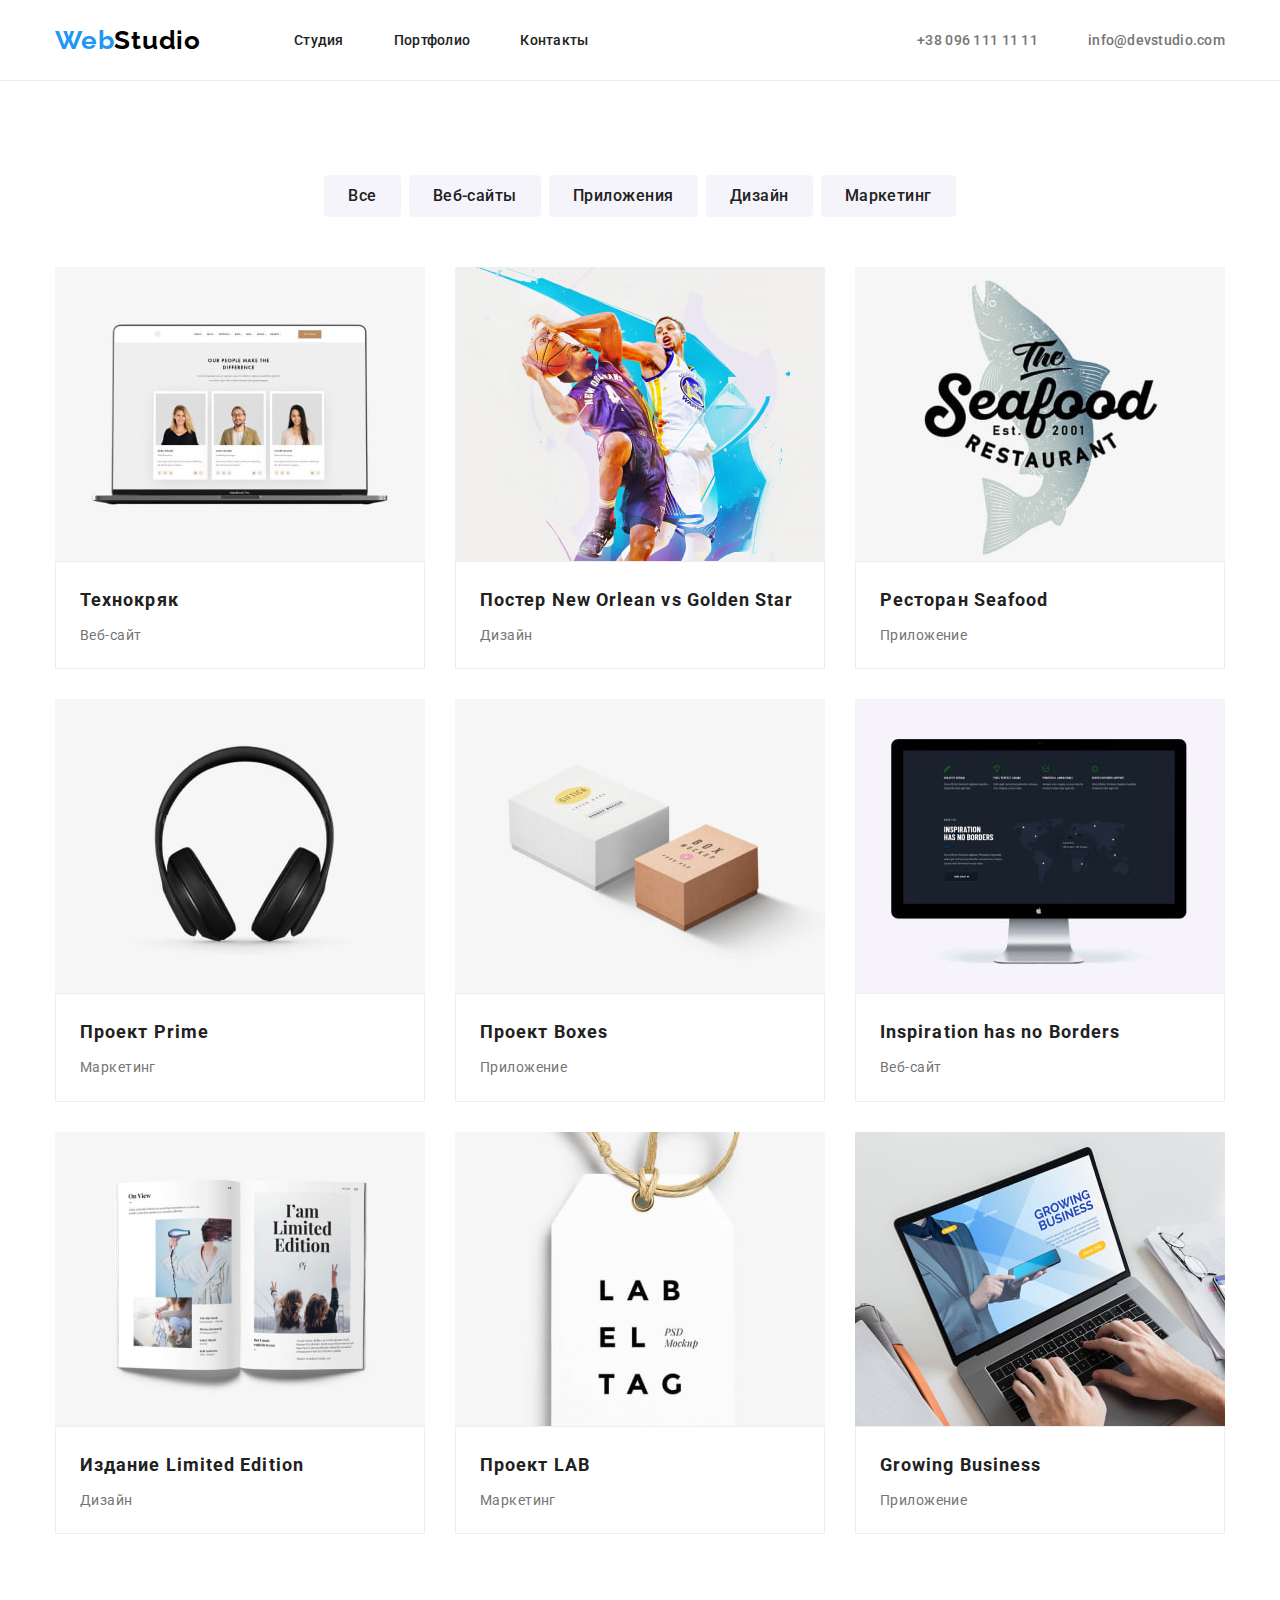
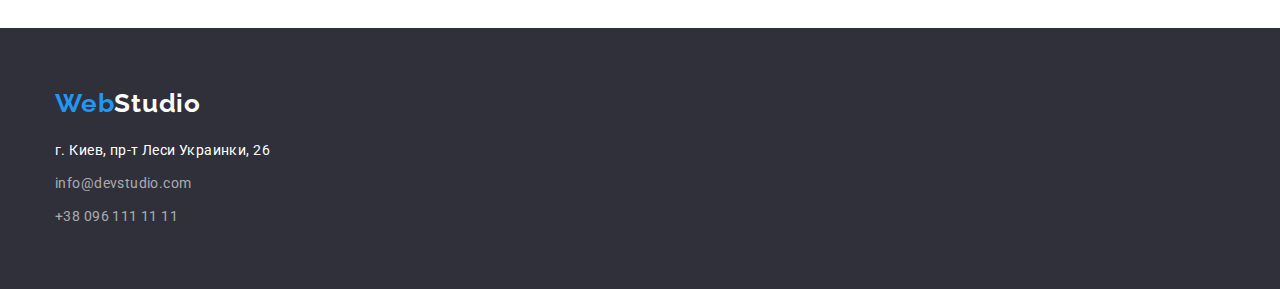
==== portfolio.html @ 86764aa4 "Initial commit" ====
<!DOCTYPE html>
<html lang="ru">
  <head>
    <meta charset="UTF-8" />
    <meta http-equiv="X-UA-Compatible" content="IE=edge" />
    <meta name="viewport" content="width=device-width, initial-scale=1.0" />
    <title>Portfolio</title>
    <!-- Нормализация стилей -->
    <link
      rel="stylesheet"
      href="https://cdn.jsdelivr.net/npm/modern-normalize@1.1.0/modern-normalize.min.css"
    />
    <!-- Мои стили -->
    <link rel="stylesheet" href="./css/styles.css" />
    <!-- Шрифты -->
    <link rel="preconnect" href="https://fonts.googleapis.com" />
    <link rel="preconnect" href="https://fonts.gstatic.com" crossorigin />
    <link
      href="https://fonts.googleapis.com/css2?family=Raleway:wght@700&family=Roboto:wght@400;500;700;900&display=swap"
      rel="stylesheet"
    />
  </head>
  <body>
    <!--Шапка компании-->
    <header class="header">
      <div class="container header-container">
        <a class="link logo logo-primary" lang="en" href="./index.html"
          >Web<span class="logo-secondary">Studio</span></a
        >

        <nav class="navigation">
          <ul class="list navigation-list">
            <li class="navigation-item">
              <a class="link navigation-link" href="index.html">Студия</a>
            </li>
            <li class="navigation-item">
              <a class="link navigation-link" href="portfolio.html"
                >Портфолио</a
              >
            </li>
            <li class="navigation-item">
              <a class="link navigation-link" href="">Контакты</a>
            </li>
          </ul>
        </nav>

        <ul class="list navigation-contacts">
          <li class="item navigation-contacts-item">
            <a class="link navigation-link-contacts" href="tel:+380961111111"
              >+38 096 111 11 11</a
            >
          </li>
          <li class="item navigation-contacts-item">
            <a
              class="link navigation-link-contacts"
              href="mailto:info@devstudio.com"
              >info@devstudio.com</a
            >
          </li>
        </ul>
      </div>
    </header>
    <!-- Уникальный контент -->
    <main>
      <!-- Галерея -->
      <section class="section gallery-section">
        <h1 class="hiden-header">Галерея работ</h1>
        <!-- Button -->
        <div class="container gallery-nav">
          <ul class="list gallery-nav-list">
            <li class="item gallery-nav-item">
              <button class="nav-btn" type="button">Все</button>
            </li>
            <li class="item gallery-nav-item">
              <button class="nav-btn" type="button">Веб-сайты</button>
            </li>
            <li class="item gallery-nav-item">
              <button class="nav-btn" type="button">Приложения</button>
            </li>
            <li class="item gallery-nav-item">
              <button class="nav-btn" type="button">Дизайн</button>
            </li>
            <li class="item gallery-nav-item">
              <button class="nav-btn" type="button">Маркетинг</button>
            </li>
          </ul>
        </div>
        <!-- Content -->
        <div class="container content-container">
          <ul class="list content-list">
            <li class="item content-item">
              <a class="link" href=""></a>
              <img
                src="./images/portfolio/project-1.jpg"
                alt="Ноутбул с открытым сайтом"
                width="370"
              />
              <div class="title-box">
                <h2 class="content-title">Технокряк</h2>
                <p class="text content-text">Веб-сайт</p>
              </div>
            </li>
            <li class="item content-item">
              <a class="link" href=""></a>
              <img
                src="./images/portfolio/project-2.jpg"
                alt="Два баскетболиста играют"
                width="370"
              />
              <div class="title-box">
                <h2 class="content-title">
                  Постер <span lang="en">New Orlean vs Golden Star</span>
                </h2>
                <p class="text content-text">Дизайн</p>
              </div>
            </li>
            <li class="item content-item">
              <a class="link" href=""></a>
              <img
                src="./images/portfolio/project-3.jpg"
                alt="Ресторан с морепродуктами"
                width="370"
              />
              <div class="title-box">
                <h2 class="content-title">
                  Ресторан <span lang="en">Seafood</span>
                </h2>
                <p class="text content-text">Приложение</p>
              </div>
            </li>
            <li class="item content-item">
              <a class="link" href=""></a>
              <img
                src="./images/portfolio/project-4.jpg"
                alt="Наушники"
                width="370"
              />
              <div class="title-box">
                <h2 class="content-title">
                  Проект <span lang="en">Prime</span>
                </h2>
                <p class="text content-text">Маркетинг</p>
              </div>
            </li>
            <li class="item content-item">
              <a class="link" href=""></a>
              <img
                src="./images/portfolio/project-5.jpg"
                alt="Две коробки"
                width="370"
              />
              <div class="title-box">
                <h2 class="content-title">
                  Проект <span lang="en">Boxes</span>
                </h2>
                <p class="text content-text">Приложение</p>
              </div>
            </li>
            <li class="item content-item">
              <a class="link" href=""></a>
              <img
                src="./images/portfolio/project-6.jpg"
                alt="Монитор"
                width="370"
              />
              <div class="title-box">
                <h2 class="content-title" lang="en">
                  Inspiration has no Borders
                </h2>
                <p class="text content-text">Веб-сайт</p>
              </div>
            </li>
            <li class="item content-item">
              <a class="link" href=""></a>
              <img
                src="./images/portfolio/project-7.jpg"
                alt="Книга"
                width="370"
              />
              <div class="title-box">
                <h2 class="content-title">
                  Издание <span lang="en">Limited Edition</span>
                </h2>
                <p class="text content-text">Дизайн</p>
              </div>
            </li>
            <li class="item content-item">
              <a class="link" href=""></a>
              <img
                src="./images/portfolio/project-8.jpg"
                alt="Бирка"
                width="370"
              />
              <div class="title-box">
                <h2 class="content-title">Проект <span lang="en">LAB</span></h2>
                <p class="text content-text">Маркетинг</p>
              </div>
            </li>
            <li class="item content-item">
              <a class="link" href=""></a>
              <img
                src="./images/portfolio/project-9.jpg"
                alt="Человек за ноутбуком"
                width="370"
              />
              <div class="title-box">
                <h2 class="content-title" lang="en">Growing Business</h2>
                <p class="text content-text">Приложение</p>
              </div>
            </li>
          </ul>
        </div>
      </section>
    </main>
    <!--Футер-->
    <footer class="footer">
      <div class="container footer-container">
        <a class="link logo logo-primary-footer" lang="en" href="./index.html"
          >Web<span class="logo-secondary-footer">Studio</span></a
        >
        <address>
          <ul class="list footer-list">
            <li class="item footer-item-location">
              <a
                class="link footer-link"
                href="https://goo.gl/maps/CiyNuwv28CsmYzVaA"
                target="_blank"
                rel="noopener noreferrer"
              >
                г. Киев, пр-т Леси Украинки, 26</a
              >
            </li>
            <li class="item footer-item-contacts">
              <a class="link contacts-link" href="mailto:info@devstudio.com"
                >info@devstudio.com</a
              >
            </li>
            <li class="item footer-item-contacts">
              <a class="link contacts-link" href="tel:+380961111111"
                >+38 096 111 11 11</a
              >
            </li>
          </ul>
        </address>
      </div>
    </footer>
  </body>
</html>
---- css/styles.css ----
:root {
/* *Fonts* */

  --main-font: 'Roboto', sans-serif;
  --secondary-font: 'Raleway', sans-serif;

/* *Background colors* */

  --main-bg-color: #fff;
  --secondary-bg-color: #f5f4fa;
  --hero-footer-bg-color: #2f303a;

/* *Text colors* */

  --header-text-color: #212121;
  --hero-text-color: #fff;
  --main-text-color: #757575;
  

  --accent-color: #2196f3;
  --secondary-color: #000;
}

body {
  background-color: var(--main-bg-color);
  color: var(--main-text-color);
  font-family: var(--main-font);
  font-size: 14px;
  letter-spacing: 0.03em;
}

/* *Обнуляем стили* */

h1,h2,h3,h4,h5,h6,p {
  margin: 0;
}

ul {
  padding: 0px;
  margin: 0px;
}

img {
  display: block;
}

.list {
  list-style: none;
  padding: 0;
  margin: 0;
}

.link {
  text-decoration: none;
}

.hiden-header {
  position: absolute;
    width: 1px;
    height: 1px;
    margin: -1px;
    border: 0;
    padding: 0;
  
    white-space: nowrap;
    clip-path: inset(100%);
    clip: rect(0 0 0 0);
    overflow: hidden;
} 

/* *Общие значения* */

.container {
 width: 1200px;

 padding-left: 15px;
 padding-right: 15px;

 margin-left: auto;
 margin-right: auto;
}

.title {
 margin-bottom: 50px;

  color: var(--header-text-color);

  font-weight: 700;
  font-size: 36px;
  line-height: 1.17;
  text-align: center;
  letter-spacing: 0.03em;
}

.text {
  font-family: var(--main-font);
  color: var(--main-text-color);
}

.section {
  padding-top: 94px;
  padding-bottom: 94px;
}

/* *Header* */

.header {
  border-bottom: 1px solid #ECECEC;
}

.header-container {
  height: 80px;
  display: flex;
  align-items: center;
  
}

.navigation,
.navigation-list {
  display: flex;
  align-items: center;
}

.navigation-item {
  padding: 20px 0px;
  margin-right: 50px;
}

.navigation-item:last-child {
  margin-right: 0px;
}

.navigation-contacts {
  display: flex;
  margin-left: auto;
}

.navigation-contacts-item:first-child {
  margin-right: 50px;
}

/* Логотип */
.logo{
  display: flex;
  align-items: center;
  margin-right: 93px;
}

.logo-primary {
  color: var(--accent-color);
  font-family: var(--secondary-font);
  font-weight: 700;
  font-size: 26px;
  line-height: 1.19;
  letter-spacing: 0.03em;
}

.logo-secondary {
  color: var(--secondary-color);
  font-family: var(--secondary-font);
  font-weight: 700;
  font-size: 26px;
  line-height: 1.19;
  letter-spacing: 0.03em;
}

/* Цвет ссылок Хедера */
.navigation-link {
  color: var(--header-text-color);
  font-family: var(--main-font);
  font-weight: 500;
  font-size: 14px;
  line-height: 1.14;
  letter-spacing: 0.02em;
}

.navigation-link-contacts {
  color: var(--main-text-color);
  font-family: inherit;
  font-weight: 500;
  font-size: 14px;
  line-height: 1.14;
  letter-spacing: 0.02em;
}

/* Эффект ховера и фокуса */
.navigation-link:hover,
.navigation-link:focus,
.navigation-link-contacts:hover,
.navigation-link-contacts:focus {
  color: var(--accent-color);
}

/* *Hero* */

.hero-container {
  width: 696px;
  text-align: center;
}

.hero-section {
  padding-top: 200px;
  padding-bottom: 200px;

  background-color: var(--hero-footer-bg-color);

}

.hero-title {
  margin-bottom: 30px;
  color: var(--hero-text-color);
  font-weight: 900;
  font-size: 44px;
  line-height: 1.36;
  text-align: center;
  letter-spacing: 0.06em;
  text-transform: uppercase;
}

.hero-btn {
  margin-left: auto;
  margin-right: auto;
 
  padding: 10px 32px;

  min-width: 200px;
  min-height: 50px;
  
  border-color: var(--accent-color);
  box-shadow: 0px 4px 4px rgba(0, 0, 0, 0.15);
  border-radius: 4px;

  background-color: var(--accent-color);
  color: var(--hero-text-color);
  font-family: inherit;
  font-weight: 700;
  font-size: 16px;
  line-height: 1.87;
  align-items: center;
  text-align: center;
  letter-spacing: 0.06em;
  cursor: pointer;
}

.hero-btn:hover,
.hero-btn:focus {
  background-color: #188CE8;
  color: var(--hero-text-color);
}

/* *Feature* */

.feature-container {
  display: flex;
  align-items: center;

  /* margin-bottom: 94px; */
}

/* .feature-item {
  margin-right: 30px;
} */

.feature-list {
  padding-right: 30px;
}

.feature-list:last-child {
  padding-right: 0px;
}

.feature-title {
  margin-bottom: 10px;

  color: var(--header-text-color);
  font-weight: 700;
  font-size: 14px;
  line-height: 1.14;
  letter-spacing: 0.03em;
  text-transform: uppercase;
}

.feature-text {
  width: 270px;
  font-size: 14px;
  line-height: 1.71;  
  letter-spacing: 0.03em;
}

/* *Activities* */

.activities-section {
  padding-top: 0;
}

.activities-list {
  display: flex;
  align-items: center;
}

.activities-item {
  margin-right: 30px;
}

.activities-item:last-child {
  margin-right: 0;
}

/* *Team* */

.team-section {
  background-color: var(--secondary-bg-color);
  padding-top: 0;
}

.team-box {
  padding-top: 30px;
  padding-bottom: 30px;
}

.team-item {
  margin-right: 30px;

  box-shadow: 0px 1px 3px rgba(0, 0, 0, 0.12), 0px 1px 1px rgba(0, 0, 0, 0.14), 0px 2px 1px rgba(0, 0, 0, 0.2);
  border-radius: 0px 0px 4px 4px;
}

.team-item:last-child {
  margin-right: 0px;
}

.team-list {
  display: flex;
  align-items: center;
}

.team-name {
  padding-bottom: 10px;
  color: var(--header-text-color);
  font-weight: 500;
  font-size: 16px;
  line-height: 1.19;
  text-align: center;
  letter-spacing: 0.03em;
}

.team-position {
  font-size: 16px;
  line-height: 1.19;
  text-align: center;
  letter-spacing: 0.03em;
}

/* *Footer* */

.footer {
  padding: 60px 0px;
  background-color: var(--hero-footer-bg-color);
}

.logo-primary-footer {
  width: 145px;

  margin-bottom: 20px;

  color: var(--accent-color);
  font-family: var(--secondary-font);
  font-weight: 700;
  font-size: 26px;
  line-height: 1.19;
  letter-spacing: 0.03em;
}

.logo-secondary-footer {
  color: var(--main-bg-color);
}

.footer-item-location,
.footer-item-contacts {
  margin-bottom: 9px;
}

.footer-item-contacts:last-child {
  margin-bottom: 0px;
}

.footer-link {
  margin-bottom: 9px;

  color: var(--hero-text-color);
  font-style: normal;
  font-size: 14px;
  line-height: 1.71;
  letter-spacing: 0.03em;
}

.contacts-link {
  color: rgba(255, 255, 255, 0.6);
  font-style: normal;
  font-size: 14px;
  line-height: 1.71;
  letter-spacing: 0.03em;
}

/******************************/
        /* *Portfolio* */       
/******************************/

/* *Gallery button* */

.gallery-nav-list {
  display: flex;
  align-items: center;
  justify-content: center;

  margin-bottom: 50px;
}

.gallery-nav-item {
  margin-right: 8px;
}

.gallery-nav-item:last-child {
  margin-right: 0;
}

.nav-btn {
  padding: 6px 22px;

  color: var(--header-text-color);
  background-color: var(--secondary-bg-color);
  border-color: transparent;
  border-radius: 4px;

  font-weight: 500;
  font-size: 16px;
  line-height: 1.62;
  text-align: center;
  letter-spacing: 0.03em;
}

.nav-btn:hover,
.nav-btn:focus {
  background-color: #2196F3;
  color: var(--hero-text-color);
  box-shadow: 0px 3px 1px rgba(0, 0, 0, 0.1), 0px 1px 2px rgba(0, 0, 0, 0.08), 0px 2px 2px rgba(0, 0, 0, 0.12);
  border-radius: 4px;
}

/* *Content* */

.content-list {
  display: flex;
  align-items: center;
  flex-wrap: wrap;
}

.content-item {
  width: 370px;
  margin-right: 30px;
  margin-bottom: 30px;
}

.content-item:nth-child(3n){
  margin-right: 0px;
}

.content-item:nth-last-child(-n + 3) {
  margin-bottom: 0px;
}

.title-box {
  padding: 20px 24px;
  border: 1px solid #EEEEEE;
}

.content-title {
  padding-bottom: 4px;

  color: var(--header-text-color);

  font-weight: 700;
  font-size: 18px;
  line-height: 2.00;
  letter-spacing: 0.06em;

}

.content-text {
  line-height: 1.88;
  letter-spacing: 0.03em;
}
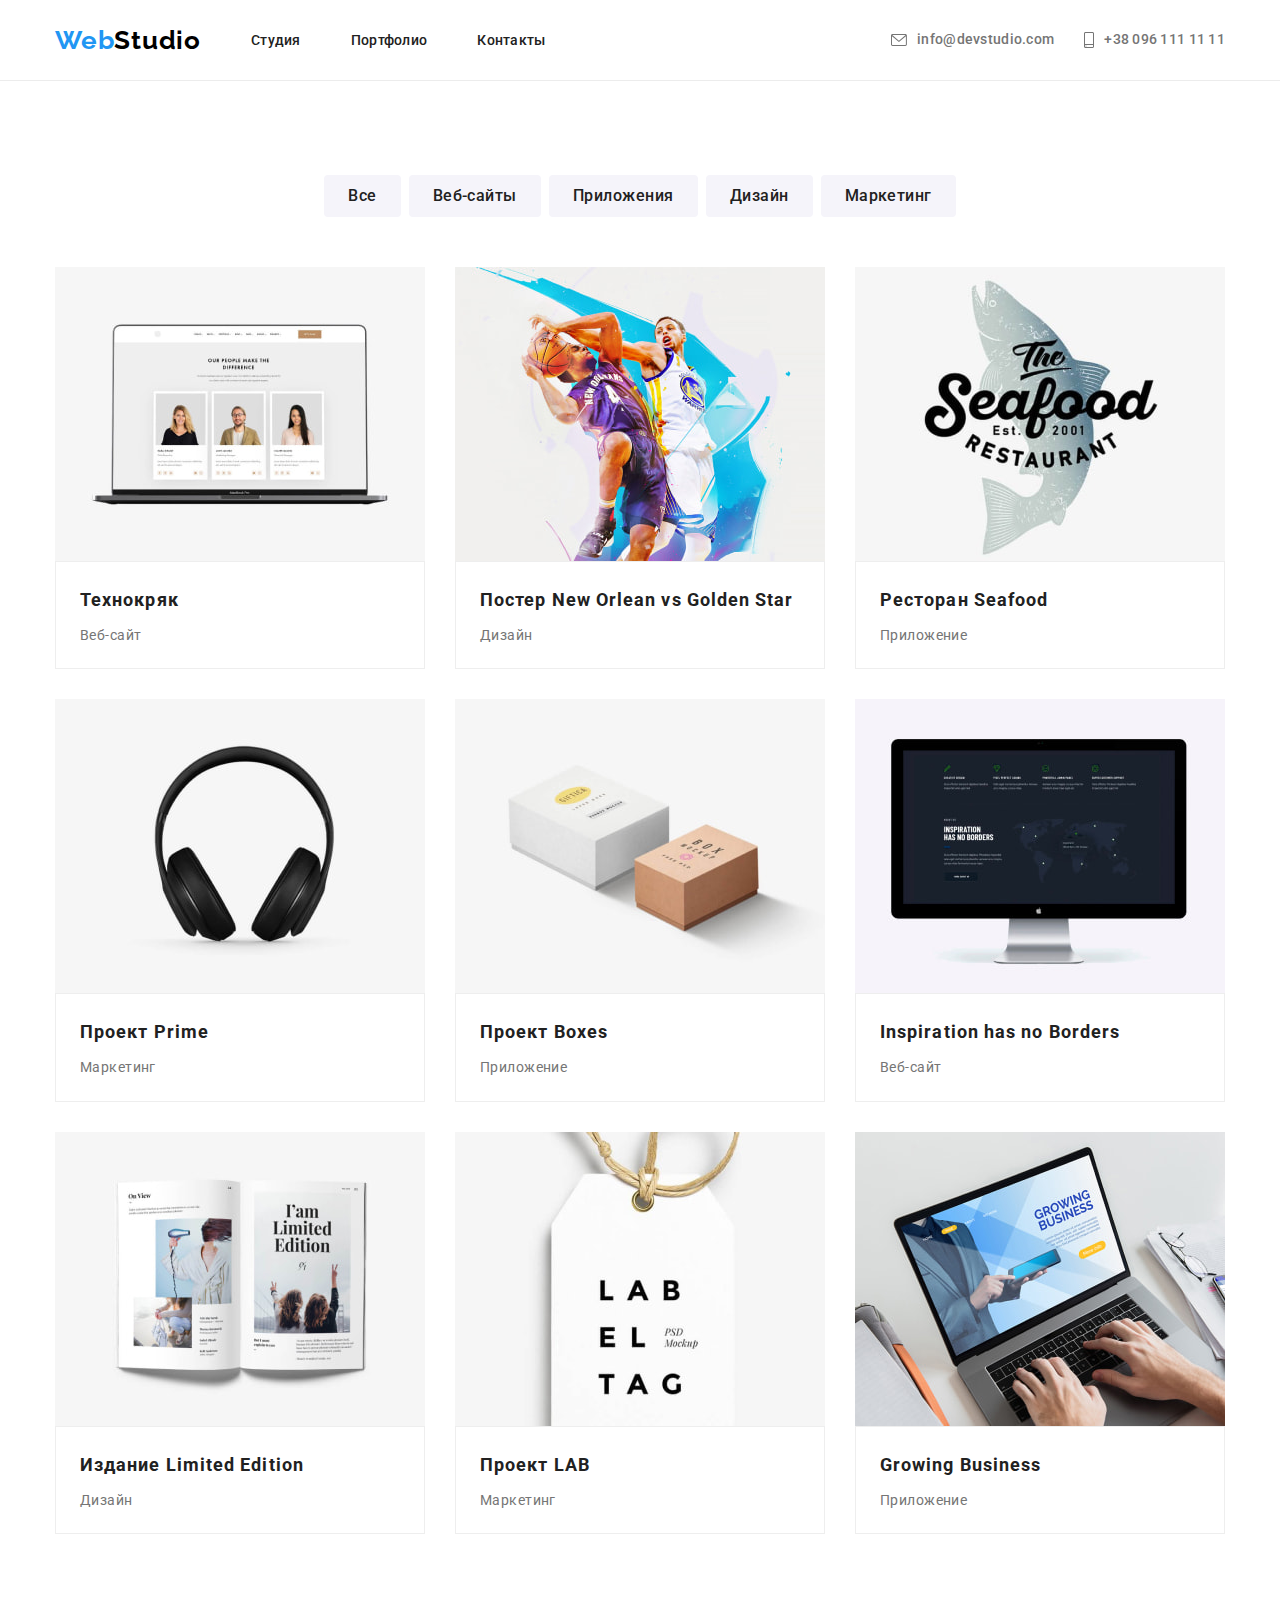
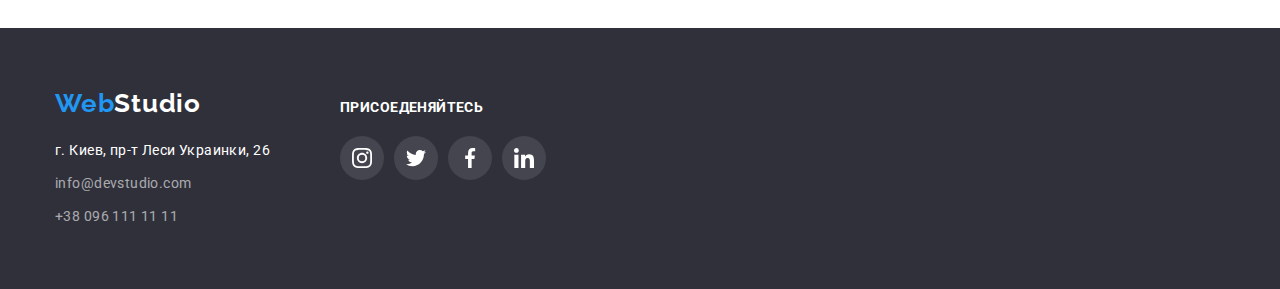
==== commit 08e7883a: "updt" ====
--- a/portfolio.html
+++ b/portfolio.html
@@ -46,15 +46,21 @@
 
         <ul class="list navigation-contacts">
           <li class="item navigation-contacts-item">
-            <a class="link navigation-link-contacts" href="tel:+380961111111"
-              >+38 096 111 11 11</a
+            <a
+              class="link navigation-link-contacts"
+              href="mailto:info@devstudio.com"
+              ><svg class="contacts-icon" width="16" height="12">
+                <use href="./images/sprite.svg#icon-mail"></use>
+              </svg>
+              info@devstudio.com</a
             >
           </li>
           <li class="item navigation-contacts-item">
-            <a
-              class="link navigation-link-contacts"
-              href="mailto:info@devstudio.com"
-              >info@devstudio.com</a
+            <a class="link navigation-link-contacts" href="tel:+380961111111">
+              <svg class="contacts-icon" width="10" height="16">
+                <use href="./images/sprite.svg#icon-smartphone"></use>
+              </svg>
+              +38 096 111 11 11</a
             >
           </li>
         </ul>
@@ -214,34 +220,89 @@
     </main>
     <!--Футер-->
     <footer class="footer">
-      <div class="container footer-container">
-        <a class="link logo logo-primary-footer" lang="en" href="./index.html"
-          >Web<span class="logo-secondary-footer">Studio</span></a
-        >
-        <address>
-          <ul class="list footer-list">
-            <li class="item footer-item-location">
+      <div class="container footer-box">
+        <div class="footer-container">
+          <a class="link logo logo-primary-footer" lang="en" href="./index.html"
+            >Web<span class="logo-secondary-footer">Studio</span></a
+          >
+          <address>
+            <ul class="list footer-list">
+              <li class="item footer-item-location">
+                <a
+                  class="link footer-link"
+                  href="https://goo.gl/maps/CiyNuwv28CsmYzVaA"
+                  target="_blank"
+                  rel="noopener noreferrer"
+                >
+                  г. Киев, пр-т Леси Украинки, 26</a
+                >
+              </li>
+              <li class="item footer-item-contacts">
+                <a class="link contacts-link" href="mailto:info@devstudio.com"
+                  >info@devstudio.com</a
+                >
+              </li>
+              <li class="item footer-item-contacts">
+                <a class="link contacts-link" href="tel:+380961111111"
+                  >+38 096 111 11 11</a
+                >
+              </li>
+            </ul>
+          </address>
+        </div>
+        <div class="footer-social-box">
+          <h3 class="footer-social-title">ПРИСОЕДЕНЯЙТЕСЬ</h3>
+          <ul class="list footer-socials-list">
+            <li class="item footer-socials-item">
               <a
-                class="link footer-link"
-                href="https://goo.gl/maps/CiyNuwv28CsmYzVaA"
+                class="footer-socials-link link"
+                href=""
                 target="_blank"
                 rel="noopener noreferrer"
-              >
-                г. Киев, пр-т Леси Украинки, 26</a
-              >
-            </li>
-            <li class="item footer-item-contacts">
-              <a class="link contacts-link" href="mailto:info@devstudio.com"
-                >info@devstudio.com</a
-              >
-            </li>
-            <li class="item footer-item-contacts">
-              <a class="link contacts-link" href="tel:+380961111111"
-                >+38 096 111 11 11</a
-              >
+                aria-label="иконка Инстаграм"
+              >
+                <svg class="footer-socials-icons" width="20" height="20">
+                  <use href="./images/sprite.svg#icon-instagram"></use></svg
+              ></a>
+            </li>
+            <li class="item footer-socials-item">
+              <a
+                class="footer-socials-link link"
+                href=""
+                target="_blank"
+                rel="noopener noreferrer"
+                aria-label="иконка Твиттер"
+              >
+                <svg class="footer-socials-icons" width="20" height="20">
+                  <use href="./images/sprite.svg#icon-twitter"></use></svg
+              ></a>
+            </li>
+            <li class="item footer-socials-item">
+              <a
+                class="footer-socials-link link"
+                href=""
+                target="_blank"
+                rel="noopener noreferrer"
+                aria-label="иконка Фейсбук"
+              >
+                <svg class="footer-socials-icons" width="20" height="20">
+                  <use href="./images/sprite.svg#icon-facebook"></use></svg
+              ></a>
+            </li>
+            <li class="item footer-socials-item">
+              <a
+                class="footer-socials-link link"
+                href=""
+                target="_blank"
+                rel="noopener noreferrer"
+                aria-label="иконка Линкедин"
+              >
+                <svg class="footer-socials-icons" width="20" height="20">
+                  <use href="./images/sprite.svg#icon-linkedin"></use></svg
+              ></a>
             </li>
           </ul>
-        </address>
+        </div>
       </div>
     </footer>
   </body>
--- a/css/styles.css
+++ b/css/styles.css
@@ -56,16 +56,16 @@
 
 .hiden-header {
   position: absolute;
-    width: 1px;
-    height: 1px;
-    margin: -1px;
-    border: 0;
-    padding: 0;
-  
-    white-space: nowrap;
-    clip-path: inset(100%);
-    clip: rect(0 0 0 0);
-    overflow: hidden;
+  width: 1px;
+  height: 1px;
+  margin: -1px;
+  border: 0;
+  padding: 0;
+  
+  white-space: nowrap;
+  clip-path: inset(100%);
+  clip: rect(0 0 0 0);
+  overflow: hidden;
 } 
 
 /* *Общие значения* */
@@ -81,7 +81,7 @@
 }
 
 .title {
- margin-bottom: 50px;
+  margin-bottom: 50px;
 
   color: var(--header-text-color);
 
@@ -112,7 +112,6 @@
   height: 80px;
   display: flex;
   align-items: center;
-  
 }
 
 .navigation,
@@ -123,27 +122,28 @@
 
 .navigation-item {
   padding: 20px 0px;
-  margin-right: 50px;
-}
-
-.navigation-item:last-child {
+  margin-left: 50px;
+}
+
+.navigation-contacts {
+  display: flex;
+  align-items: center;
+  margin-left: auto;
+}
+
+.navigation-contacts-item {
+margin-right: 30px;
+}
+
+.navigation-contacts-item:last-child {
   margin-right: 0px;
-}
-
-.navigation-contacts {
-  display: flex;
-  margin-left: auto;
-}
-
-.navigation-contacts-item:first-child {
-  margin-right: 50px;
 }
 
 /* Логотип */
 .logo{
   display: flex;
   align-items: center;
-  margin-right: 93px;
+  /* margin-right: 93px; */
 }
 
 .logo-primary {
@@ -175,12 +175,21 @@
 }
 
 .navigation-link-contacts {
+  display: flex;
+  align-items: center;
+
   color: var(--main-text-color);
   font-family: inherit;
   font-weight: 500;
   font-size: 14px;
   line-height: 1.14;
   letter-spacing: 0.02em;
+}
+
+.contacts-icon {
+  fill: currentColor;
+
+  margin-right: 10px;
 }
 
 /* Эффект ховера и фокуса */
@@ -199,11 +208,16 @@
 }
 
 .hero-section {
+  max-width: 1600px;
+  height: 600px;
+  margin: 0 auto;
+
   padding-top: 200px;
   padding-bottom: 200px;
 
-  background-color: var(--hero-footer-bg-color);
-
+  background-color: rgba(47, 48, 58, 0.4) ;
+  background-image:linear-gradient(rgba(47, 48, 58, 0.4), rgba(47, 48, 58, 0.4)), url(../images/main/hero.jpg);
+  
 }
 
 .hero-title {
@@ -253,13 +267,7 @@
 .feature-container {
   display: flex;
   align-items: center;
-
-  /* margin-bottom: 94px; */
-}
-
-/* .feature-item {
-  margin-right: 30px;
-} */
+}
 
 .feature-list {
   padding-right: 30px;
@@ -267,6 +275,25 @@
 
 .feature-list:last-child {
   padding-right: 0px;
+}
+
+.feature-box-icons {
+  display: flex;
+  align-items: center;
+  justify-content: center;
+
+  width: 270px;
+  height: 120px;
+
+  background-color: #F5F4FA;
+  border-radius: 4px;
+
+  margin-right: 30px;
+  margin-bottom: 30px;
+}
+
+.feature-box-icons:last-child {
+  margin-right: 0;
 }
 
 .feature-title {
@@ -320,7 +347,8 @@
 
 .team-item {
   margin-right: 30px;
-
+  background-color: var(--main-bg-color);
+  
   box-shadow: 0px 1px 3px rgba(0, 0, 0, 0.12), 0px 1px 1px rgba(0, 0, 0, 0.14), 0px 2px 1px rgba(0, 0, 0, 0.2);
   border-radius: 0px 0px 4px 4px;
 }
@@ -351,11 +379,158 @@
   letter-spacing: 0.03em;
 }
 
+/* *Social-icons */
+
+.socials-list {
+  display: flex;
+  justify-content: center;
+  align-items: center;
+}
+
+.socials-item {
+  margin-top: 16px;
+  margin-right: 10px;
+  margin-bottom: 30px;
+}
+
+.socials-item:last-child {
+  margin-right: 0;
+}
+
+.socials-link {
+  display: flex;
+  justify-content: center;
+  align-items: center;
+  width: 44px;
+  height: 44px;
+
+  color: #AFB1B8;
+
+  background-color: #FFF;
+  border-radius: 50%;
+}
+
+.socials-link:hover,
+.socials-link:focus {
+  background-color: var(--accent-color);
+  color: var(--main-bg-color);
+}
+
+.socials-icons {
+  fill: currentColor;
+}
+
+/* *Clients* */
+.clients-list {
+  display: flex;
+  align-items: center;
+  justify-content: center;
+  flex-wrap: wrap;
+}
+
+.clients-item {
+  margin-right: 30px;
+}
+
+.clients-item:last-child {
+  margin-right: 0px;
+}
+
+.clients-link {
+  display: flex;
+  align-items: center;
+  justify-content: center;
+
+  width: 170px;
+  height: 92px;
+
+  color: #AFB1B8;
+
+  border: 1px solid #AFB1B8;
+  border-radius: 4px;
+}
+
+.clients-link:hover,
+.clients-link:focus {
+  border-color: var(--accent-color);
+}
+
+.clients-icon {
+  fill: currentColor;
+}
+
+.clients-link:hover .clients-icon,
+.clients-link:focus .clients-icon {
+  fill: var(--accent-color);
+}
+
 /* *Footer* */
 
 .footer {
+  display: flex;
   padding: 60px 0px;
   background-color: var(--hero-footer-bg-color);
+}
+
+.footer-container {
+  margin-right: 70px;
+}
+
+.footer-social-box {
+  margin-right: auto;
+}
+
+.footer-box {
+  display: flex;
+  align-items: baseline;
+}
+.footer-social-title {  
+  padding-bottom: 20px;
+  font-weight: 700;
+  font-size: 14px;
+  line-height: 1.14;
+  letter-spacing: 0.03em;
+  text-transform: uppercase;
+  text-align: left;
+  
+  color: #FFFFFF;
+}
+
+.footer-socials-list {
+  display: flex;
+  justify-content: center;
+}
+
+.footer-socials-item {
+  margin-right: 10px;
+}
+
+.footer-socials-item:last-child {
+  margin-right: 0px;
+}
+
+.footer-socials-link {
+  display: flex;
+  justify-content: center;
+  align-items: center;
+
+  width: 44px;
+  height: 44px;
+  
+  color: #fff;
+  
+  background-color: #44454E;;;
+  border-radius: 50%;
+}
+
+.footer-socials-icons {
+  fill: currentColor;
+}
+
+.footer-socials-link:hover,
+.footer-socials-link:focus {
+  background-color: var(--accent-color);
+  color: var(--main-bg-color);
 }
 
 .logo-primary-footer {
@@ -469,6 +644,10 @@
   margin-bottom: 0px;
 }
 
+.content-item:hover {
+  box-shadow: 0px 1px 1px rgba(0, 0, 0, 0.12), 0px 4px 4px rgba(0, 0, 0, 0.06), 1px 4px 6px rgba(0, 0, 0, 0.16);
+}
+
 .title-box {
   padding: 20px 24px;
   border: 1px solid #EEEEEE;
